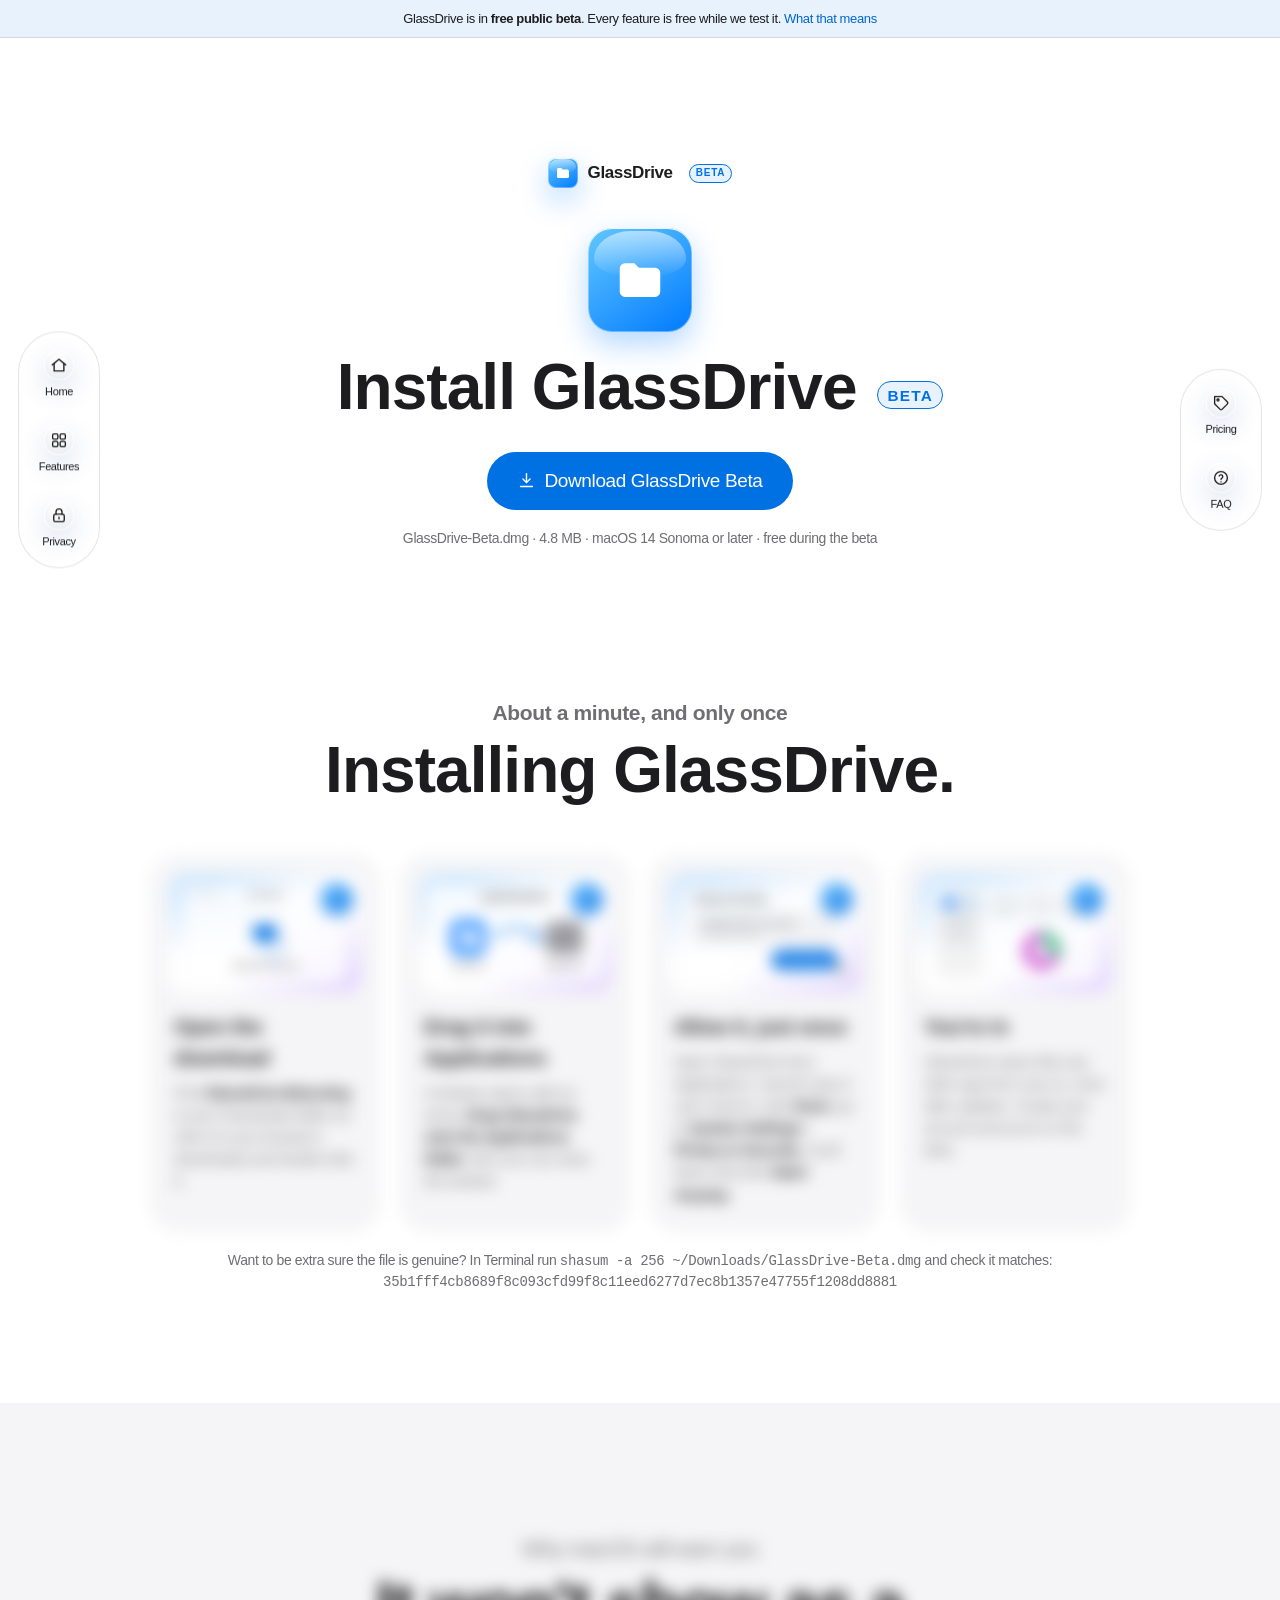
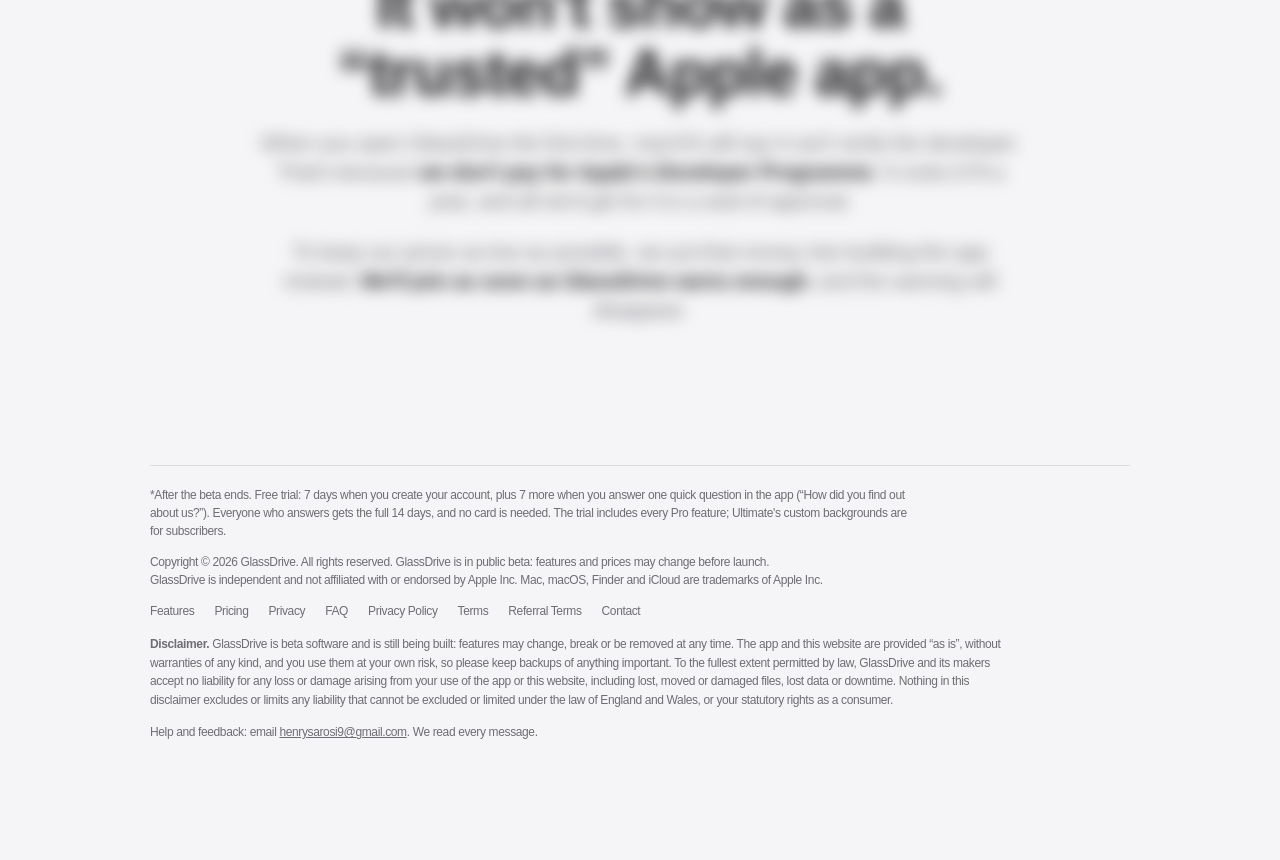
==== download.html @ b60f9cc8 "Publish the GlassDrive beta website Co-Authored-By: Claude Opus 5.5 <noreply@anthropic.com>" ====
<!doctype html>
<html lang="en-GB">
<head>
  <meta charset="utf-8">
  <meta name="viewport" content="width=device-width, initial-scale=1, viewport-fit=cover">
  <title>Download · GlassDrive Beta</title>
  <meta name="description" content="Download GlassDrive for Mac, and how to open it the first time.">
  <meta name="color-scheme" content="light dark">
  <meta name="theme-color" content="#ffffff" media="(prefers-color-scheme: light)">
  <meta name="theme-color" content="#000000" media="(prefers-color-scheme: dark)">
  <meta property="og:title" content="Download · GlassDrive Beta">
  <meta property="og:description" content="Download GlassDrive for Mac, and how to open it the first time.">
  <meta property="og:image" content="assets/link-preview.png">
  <meta name="twitter:card" content="summary_large_image">
  <link rel="icon" href="assets/favicon.svg" type="image/svg+xml">
  <link rel="stylesheet" href="assets/styles.css?v=b15cfa4dc0">
  <meta name="gd-download-size" content="4.8 MB">
  <script src="assets/main.js?v=d328f98758" defer></script>
</head>
<body class="subpage" id="top">
  <nav class="rail left" aria-label="Pages">
    <a href="index.html" aria-label="Home"><span class="i"><svg width="18" height="18" viewBox="0 0 24 24" fill="none" stroke="currentColor" stroke-width="1.8" stroke-linecap="round" stroke-linejoin="round" aria-hidden="true"><path d="M3 11.5 12 4l9 7.5"/><path d="M5.5 10v9.5h13V10"/></svg></span>Home</a>
    <a href="features.html" aria-label="Features"><span class="i"><svg width="18" height="18" viewBox="0 0 24 24" fill="none" stroke="currentColor" stroke-width="1.8" stroke-linecap="round" stroke-linejoin="round" aria-hidden="true"><rect x="3.5" y="3.5" width="7" height="7" rx="1.8"/><rect x="13.5" y="3.5" width="7" height="7" rx="1.8"/><rect x="3.5" y="13.5" width="7" height="7" rx="1.8"/><rect x="13.5" y="13.5" width="7" height="7" rx="1.8"/></svg></span>Features</a>
    <a href="privacy.html" aria-label="Privacy"><span class="i"><svg width="18" height="18" viewBox="0 0 24 24" fill="none" stroke="currentColor" stroke-width="1.8" stroke-linecap="round" stroke-linejoin="round" aria-hidden="true"><rect x="5" y="10.5" width="14" height="10" rx="2.2"/><path d="M8 10.5V7.5a4 4 0 0 1 8 0v3"/><path d="M12 14.6v2"/></svg></span>Privacy</a>
  </nav>
  <nav class="rail right" aria-label="More pages">
    <a href="pricing.html" aria-label="Pricing"><span class="i"><svg width="18" height="18" viewBox="0 0 24 24" fill="none" stroke="currentColor" stroke-width="1.8" stroke-linecap="round" stroke-linejoin="round" aria-hidden="true"><path d="M20.5 13.5 13.5 20.5a2 2 0 0 1-2.8 0L3.5 13.3V3.5h9.8l7.2 7.2a2 2 0 0 1 0 2.8z"/><circle cx="8" cy="8" r="1.4"/></svg></span>Pricing</a>
    <a href="faq.html" aria-label="FAQ"><span class="i"><svg width="18" height="18" viewBox="0 0 24 24" fill="none" stroke="currentColor" stroke-width="1.8" stroke-linecap="round" stroke-linejoin="round" aria-hidden="true"><circle cx="12" cy="12" r="8.5"/><path d="M9.6 9.4a2.5 2.5 0 0 1 4.8.9c0 1.7-2.4 2.2-2.4 3.7"/><path d="M12 17.1v.1"/></svg></span>FAQ</a>
  </nav>

  <div class="beta-bar">GlassDrive is in <strong>free public beta</strong>. Every feature is free while we test it. <a href="faq.html#beta">What that means</a></div>
  <main>
    <section class="page-hero center">
      <div class="wrap">
        <a class="back-home" href="index.html"><span class="mini-icon"><svg width="16" height="16" viewBox="0 0 24 24" fill="#fff" aria-hidden="true"><path d="M3 6.8A2.3 2.3 0 0 1 5.3 4.5h4.2l2 2.1h7.2A2.3 2.3 0 0 1 21 8.9v8.3a2.3 2.3 0 0 1-2.3 2.3H5.3A2.3 2.3 0 0 1 3 17.2z"/></svg></span>GlassDrive <span class="beta-pill">Beta</span></a>
        <div class="app-icon"><svg width="54" height="54" viewBox="0 0 24 24" fill="#fff" aria-hidden="true"><path d="M3 6.8A2.3 2.3 0 0 1 5.3 4.5h4.2l2 2.1h7.2A2.3 2.3 0 0 1 21 8.9v8.3a2.3 2.3 0 0 1-2.3 2.3H5.3A2.3 2.3 0 0 1 3 17.2z"/></svg></div>
        <h1 class="headline" id="dl-title">Install GlassDrive <span class="beta-pill">Beta</span></h1>
        <p class="subhead" id="dl-started" hidden>Your download has started. It's in your <strong>Downloads</strong> folder. Didn't start? <a href="downloads/GlassDrive-Beta.dmg" class="dl-retry" download>Try again</a>.</p>
        <div class="cta-row" id="dl-ready"><a class="btn large" id="retry" href="downloads/GlassDrive-Beta.dmg" data-api="https://api.example.com" download><svg width="19" height="19" viewBox="0 0 24 24" fill="none" stroke="currentColor" stroke-width="1.8" stroke-linecap="round" stroke-linejoin="round" aria-hidden="true"><path d="M12 3.5v11"/><path d="m7.5 10 4.5 4.5 4.5-4.5"/><path d="M4.5 19.5h15"/></svg>Download GlassDrive Beta</a></div>
        <p class="note">GlassDrive-Beta.dmg · 4.8 MB · macOS 14 Sonoma or later · free during the beta</p>
      </div>
    </section>

    <section id="install">
      <div class="wrap">
        <div class="center w"><p class="eyebrow">About a minute, and only once</p><h2 class="headline">Installing GlassDrive.</h2></div>
        <div class="steps-grid">
          <article class="step-card w"><div class="ill-wrap"><svg viewBox="0 0 240 150" class="ill" aria-hidden="true"><rect class="ill-win" x="20" y="14" width="200" height="122" rx="12"/><circle class="ill-dot" cx="34" cy="27" r="3.5"/><circle class="ill-dot" cx="45" cy="27" r="3.5"/><circle class="ill-dot" cx="56" cy="27" r="3.5"/><text class="ill-t" x="120" y="30" text-anchor="middle">Downloads</text><rect class="ill-file" x="96" y="50" width="48" height="48" rx="10"/><rect class="ill-accent-fill" x="106" y="64" width="28" height="20" rx="4"/><circle class="ill-ring" cx="130" cy="92" r="9"/><circle class="ill-ring" cx="130" cy="92" r="15"/><text class="ill-t" x="120" y="118" text-anchor="middle">GlassDrive-Beta.dmg</text></svg><span class="step-num">1</span></div><h3>Open the download</h3><p>Find <strong>GlassDrive-Beta.dmg</strong> in your Downloads folder (or click it in your browser's downloads) and double-click it.</p></article>
          <article class="step-card w"><div class="ill-wrap"><svg viewBox="0 0 240 150" class="ill" aria-hidden="true"><rect class="ill-win" x="12" y="14" width="216" height="122" rx="12"/><text class="ill-t ill-b" x="120" y="34" text-anchor="middle">Install GlassDrive</text><rect class="ill-app" x="40" y="58" width="44" height="44" rx="11"/><path class="ill-white" d="M51 72a3 3 0 0 1 3-3h7l3 3h9a3 3 0 0 1 3 3v12a3 3 0 0 1-3 3H54a3 3 0 0 1-3-3z"/><path class="ill-arrow" d="M94 80c18-16 40-16 56 0"/><path class="ill-arrow" d="M142 72l9 9-12 3"/><rect class="ill-folder" x="158" y="60" width="46" height="40" rx="8"/><text class="ill-t" x="62" y="118" text-anchor="middle">GlassDrive</text><text class="ill-t" x="181" y="118" text-anchor="middle">Applications</text></svg><span class="step-num">2</span></div><h3>Drag it into Applications</h3><p>A window opens with an arrow. <strong>Drag GlassDrive onto the Applications folder</strong>, then you can close the window.</p></article>
          <article class="step-card w"><div class="ill-wrap"><svg viewBox="0 0 240 150" class="ill" aria-hidden="true"><rect class="ill-win" x="16" y="14" width="208" height="122" rx="12"/><text class="ill-t ill-b" x="32" y="36">Privacy &amp; Security</text><rect class="ill-row" x="30" y="48" width="180" height="40" rx="8"/><text class="ill-t" x="40" y="65">“GlassDrive Beta” was blocked</text><text class="ill-t ill-q" x="40" y="79">to protect your Mac.</text><rect class="ill-accent-fill" x="128" y="96" width="82" height="24" rx="12"/><text class="ill-t ill-w" x="169" y="112" text-anchor="middle">Open Anyway</text><path class="ill-cursor" d="M204 113l9 13 2-6 6-1z"/></svg><span class="step-num">3</span></div><h3>Allow it, just once</h3><p>Open GlassDrive from Applications. macOS says it can't check it: click <strong>Done</strong>, go to <strong>System Settings › Privacy &amp; Security</strong>, scroll down and click <strong>Open Anyway</strong>.</p></article>
          <article class="step-card w"><div class="ill-wrap"><svg viewBox="0 0 240 150" class="ill" aria-hidden="true"><rect class="ill-win" x="16" y="14" width="208" height="122" rx="12"/><rect class="ill-side" x="24" y="22" width="56" height="106" rx="9"/><rect class="ill-app" x="31" y="30" width="14" height="14" rx="4"/><rect class="ill-pill" x="49" y="33" width="24" height="9" rx="4.5"/><rect class="ill-line" x="31" y="54" width="40" height="5" rx="2.5"/><rect class="ill-line" x="31" y="66" width="34" height="5" rx="2.5"/><rect class="ill-line" x="31" y="78" width="38" height="5" rx="2.5"/><rect class="ill-tile" x="90" y="26" width="38" height="30" rx="6"/><rect class="ill-tile" x="134" y="26" width="38" height="30" rx="6"/><rect class="ill-tile" x="178" y="26" width="38" height="30" rx="6"/><circle class="ill-pie1" cx="153" cy="96" r="24"/><path class="ill-pie2" d="M153 96V72a24 24 0 0 1 22 33z"/><circle class="ill-hole" cx="153" cy="96" r="10"/></svg><span class="step-num">4</span></div><h3>You're in</h3><p>GlassDrive opens like any other app from now on, even after updates. Create your account and you're in the beta.</p></article>
        </div>
        <p class="note center">Want to be extra sure the file is genuine? In Terminal run <code>shasum -a 256 ~/Downloads/GlassDrive-Beta.dmg</code> and check it matches: <code id="sha">35b1fff4cb8689f8c093cfd99f8c11eed6277d7ec8b1357e47755f1208dd8881</code></p>
      </div>
    </section>

    <section class="alt" id="open">
      <div class="wrap why-charge center w">
        <p class="eyebrow">Why macOS will warn you</p>
        <h2 class="headline">It won't show as a<br>“trusted” Apple app.</h2>
        <p>When you open GlassDrive the first time, macOS will say it can't verify the developer. That's because <strong>we don't pay for Apple's Developer Programme</strong>. It costs £79 a year, and all we'd get for it is a seal of approval.</p>
        <p>To keep our prices as low as possible, we put that money into building the app instead. <strong>We'll join as soon as GlassDrive earns enough</strong>, and the warning will disappear.</p>
      </div>
    </section>
  </main>
  <footer>
    <div class="wrap">
      <p class="footnote" id="trial-note">*After the beta ends. Free trial: 7 days when you create your account, plus 7 more when you answer one quick question in the app (“How did you find out about us?”). Everyone who answers gets the full 14 days, and no card is needed. The trial includes every Pro feature; Ultimate's custom backgrounds are for subscribers.</p>
      <span>Copyright © <span class="year">2026</span> GlassDrive. All rights reserved. GlassDrive is in public beta: features and prices may change before launch.<br>GlassDrive is independent and not affiliated with or endorsed by Apple Inc. Mac, macOS, Finder and iCloud are trademarks of Apple Inc.</span>
      <nav aria-label="Footer">
        <a href="features.html">Features</a><a href="pricing.html">Pricing</a><a href="privacy.html">Privacy</a><a href="faq.html">FAQ</a>
        <a href="privacy-policy.html">Privacy Policy</a><a href="terms.html">Terms</a><a href="referral-terms.html">Referral Terms</a><a href="mailto:henrysarosi9@gmail.com">Contact</a>
      </nav>
      <p class="disclaimer" id="disclaimer"><strong>Disclaimer.</strong> GlassDrive is beta software and is still being built: features may change, break or be removed at any time. The app and this website are provided “as is”, without warranties of any kind, and you use them at your own risk, so please keep backups of anything important. To the fullest extent permitted by law, GlassDrive and its makers accept no liability for any loss or damage arising from your use of the app or this website, including lost, moved or damaged files, lost data or downtime. Nothing in this disclaimer excludes or limits any liability that cannot be excluded or limited under the law of England and Wales, or your statutory rights as a consumer.</p>
      <p class="disclaimer">Help and feedback: email <a href="mailto:henrysarosi9@gmail.com?subject=GlassDrive%20help%20%2F%20feedback">henrysarosi9@gmail.com</a>. We read every message.</p>
    </div>
  </footer>
</body>
</html>
---- assets/styles.css ----
/* GlassDrive website — Apple product-page style. System fonts, system light/dark, no trackers. */
:root {
  --bg: #ffffff;
  --bg-alt: #f5f5f7;
  --card: #ffffff;
  --text: #1d1d1f;
  --muted: #6e6e73;
  --line: rgba(0, 0, 0, 0.1);
  --link: #0066cc;
  --btn: #0071e3;
  --btn-hover: #0077ed;
  --glass: rgba(255, 255, 255, 0.72);
  --shadow: 0 30px 60px rgba(0, 0, 0, 0.12);
  --radius: 28px;
  --accent: #0071e3;
  --tint: rgba(0, 113, 227, 0.09);
  --tint-strong: rgba(0, 113, 227, 0.16);
  --ultimate: #8e44ec;
  color-scheme: light dark;
}
@media (prefers-color-scheme: dark) {
  :root {
    --bg: #000000;
    --bg-alt: #101010;
    --card: #1d1d1f;
    --text: #f5f5f7;
    --muted: #86868b;
    --line: rgba(255, 255, 255, 0.14);
    --link: #2997ff;
    --glass: rgba(29, 29, 31, 0.72);
    --shadow: 0 30px 60px rgba(0, 0, 0, 0.6);
    --accent: #2997ff;
    --tint: rgba(41, 151, 255, 0.13);
    --tint-strong: rgba(41, 151, 255, 0.22);
    --ultimate: #b37bff;
  }
}

* { box-sizing: border-box; }
[hidden] { display: none !important; }
html { scroll-behavior: smooth; }
body {
  margin: 0;
  background: var(--bg);
  color: var(--text);
  font-family: -apple-system, BlinkMacSystemFont, "SF Pro Text", "Helvetica Neue", Helvetica, Arial, sans-serif;
  font-size: 17px;
  line-height: 1.47;
  letter-spacing: -0.022em;
  -webkit-font-smoothing: antialiased;
  overflow-x: hidden;
}
img { display: block; max-width: 100%; height: auto; }
a { color: var(--link); text-decoration: none; }
a:hover { text-decoration: underline; }
h1, h2, h3 { margin: 0; font-family: -apple-system, BlinkMacSystemFont, "SF Pro Display", "Helvetica Neue", sans-serif; font-weight: 600; letter-spacing: -0.015em; }
p { margin: 0; }

.wrap { width: min(980px, 100% - 44px); margin-inline: auto; }
.wide { width: min(1260px, 100% - 44px); margin-inline: auto; }
.center { text-align: center; }
.muted { color: var(--muted); }
section { padding: 110px 0; }
.alt { background: var(--bg-alt); }
.eyebrow { font-size: 21px; font-weight: 600; color: var(--muted); margin-bottom: 8px; }
.headline { font-size: clamp(40px, 6vw, 64px); line-height: 1.06; }
.subhead { font-size: clamp(19px, 2.2vw, 24px); line-height: 1.33; color: var(--muted); margin-top: 18px; font-weight: 500; }
.subhead strong { color: var(--text); }

/* Buttons and links (Apple style) */
.btn {
  display: inline-flex; align-items: center; justify-content: center; gap: 8px;
  min-width: 28px; padding: 12px 24px; border-radius: 980px; border: 0;
  background: var(--btn); color: #fff; font-size: 17px; font-weight: 400; cursor: pointer;
}
.btn:hover { background: var(--btn-hover); text-decoration: none; }
.btn.large { padding: 15px 30px; font-size: 19px; }
.btn.secondary { background: transparent; color: var(--link); box-shadow: inset 0 0 0 1px var(--link); }
.btn.secondary:hover { background: var(--link); color: #fff; }
.more::after { content: " ›"; }
.cta-row { display: flex; gap: 22px; justify-content: center; align-items: center; flex-wrap: wrap; margin-top: 30px; }

/* Hero */
.hero { min-height: 100svh; display: flex; flex-direction: column; justify-content: center; padding: 70px 0 40px; }
.app-icon { width: 104px; height: 104px; border-radius: 24px; margin: 0 auto 22px; background: linear-gradient(145deg, #62c7ff, #007aff); display: grid; place-items: center; box-shadow: 0 12px 30px rgba(0, 122, 255, 0.3); }
.hero h1 { font-size: clamp(56px, 9vw, 96px); line-height: 1.03; letter-spacing: -0.02em; }
.hero .tagline { font-size: clamp(24px, 3.4vw, 40px); font-weight: 600; margin-top: 8px; }
.hero .price-line { color: var(--muted); font-size: 19px; margin-top: 16px; }
.hero .fine { color: var(--muted); font-size: 14px; margin-top: 14px; }
.shot { margin: 56px auto 0; border-radius: 1.3% / 2.1%; box-shadow: var(--shadow); width: min(1100px, 100%); }

/* Highlights gallery */
.gallery { display: grid; grid-auto-flow: column; grid-auto-columns: min(860px, 86vw); gap: 20px; overflow-x: auto; scroll-snap-type: x mandatory; padding: 40px max(22px, calc((100vw - 980px) / 2)) 30px; scrollbar-width: none; }
.gallery::-webkit-scrollbar { display: none; }
.tile { scroll-snap-align: center; background: var(--card); border-radius: var(--radius); overflow: hidden; display: flex; flex-direction: column; min-height: 520px; }
.alt .tile { background: var(--card); }
.tile .copy { padding: 40px 44px 24px; font-size: 21px; font-weight: 600; line-height: 1.24; }
.tile .copy span { color: var(--muted); }
.tile picture { margin-top: auto; padding: 0 30px; }
.tile img { border-radius: 1.4% 1.4% 0 0 / 2.2% 2.2% 0 0; box-shadow: 0 -4px 30px rgba(0, 0, 0, 0.08); }
.tile .art { margin-top: auto; flex: 1; display: grid; place-items: center; padding: 30px; }
.gallery-dots { display: flex; justify-content: center; gap: 10px; }
.gallery-dots button { width: 8px; height: 8px; border-radius: 50%; border: 0; background: var(--muted); opacity: 0.4; cursor: pointer; padding: 0; }
.gallery-dots button[aria-current="true"] { opacity: 1; }

/* Feature cards */
.cards { display: grid; gap: 20px; grid-template-columns: repeat(auto-fit, minmax(300px, 1fr)); margin-top: 56px; }
.card { background: var(--card); border-radius: var(--radius); padding: 40px; }
.alt .card { background: var(--card); }
section:not(.alt) .card { background: var(--bg-alt); }
.icon { width: 52px; height: 52px; border-radius: 15px; display: grid; place-items: center; color: var(--accent);
  background: linear-gradient(145deg, var(--tint-strong), var(--tint)); box-shadow: inset 0 0 0 1px var(--tint-strong); margin-bottom: 20px; }
.icon.num { font-size: 22px; font-weight: 600; }
.card h3 { font-size: 24px; line-height: 1.17; margin-bottom: 10px; }
.card p { color: var(--muted); font-size: 17px; }
.card p strong { color: var(--text); font-weight: 600; }

/* Frost demo */
.frost-demo { position: relative; border-radius: var(--radius); overflow: hidden; margin-top: 50px; aspect-ratio: 16 / 9; }
.frost-demo > img { width: 100%; height: 100%; object-fit: cover; }
.frost-demo .pane {
  position: absolute; inset: 14% 18%; border-radius: 22px;
  background: rgba(255, 255, 255, var(--haze, 0.1));
  -webkit-backdrop-filter: blur(var(--frost, 10px)) saturate(160%);
  backdrop-filter: blur(var(--frost, 10px)) saturate(160%);
  border: 1px solid rgba(255, 255, 255, calc(var(--haze, 0.1) * 2));
  display: flex; flex-direction: column; gap: 12px; align-items: center; justify-content: center; color: #fff; font-size: clamp(22px, 3vw, 34px); font-weight: 600; text-shadow: 0 1px 3px rgba(0, 0, 0, 0.35);
}
.frost-demo .pane span { width: 72px; height: 72px; border-radius: 20px; display: grid; place-items: center; background: linear-gradient(145deg, #62c7ff, #007aff); box-shadow: 0 10px 24px rgba(0, 0, 0, 0.2); }
.slider-row { display: flex; align-items: center; gap: 14px; max-width: 560px; margin: 26px auto 0; color: var(--muted); font-size: 15px; }
.slider-row input { flex: 1; accent-color: var(--btn); }

/* Stats */
.stats { display: grid; grid-template-columns: repeat(auto-fit, minmax(220px, 1fr)); gap: 30px; margin-top: 60px; }
.stat b { display: block; font-size: clamp(48px, 6vw, 72px); font-weight: 600; letter-spacing: -0.02em; line-height: 1; }
.stat span { color: var(--muted); display: block; margin-top: 10px; }

/* Why tiles */
.why-grid { display: grid; gap: 20px; grid-template-columns: repeat(auto-fit, minmax(260px, 1fr)); margin-top: 50px; }
.why-tile { background: var(--card); border-radius: 22px; padding: 30px; }
section:not(.alt) .why-tile { background: var(--bg-alt); }
.why-tile .icon { width: 44px; height: 44px; border-radius: 13px; margin-bottom: 0; }
.why-tile .icon svg { width: 22px; height: 22px; }
.why-tile h3 { font-size: 21px; margin: 14px 0 6px; }
.why-tile p { color: var(--muted); font-size: 15px; }

/* Pricing */
.plan-toggle { display: inline-flex; background: var(--bg-alt); border-radius: 980px; padding: 4px; margin-top: 34px; }
.alt .plan-toggle { background: var(--card); }
.plan-toggle button { border: 0; background: transparent; color: var(--text); padding: 9px 22px; border-radius: 980px; font-size: 15px; cursor: pointer; }
.plan-toggle button[aria-pressed="true"] { background: var(--card); box-shadow: 0 2px 8px rgba(0, 0, 0, 0.12); font-weight: 600; }
.alt .plan-toggle button[aria-pressed="true"] { background: var(--bg-alt); }
.price-big { font-size: clamp(56px, 8vw, 80px); font-weight: 600; letter-spacing: -0.02em; margin-top: 26px; line-height: 1; }
.price-big small { font-size: 21px; color: var(--muted); font-weight: 500; letter-spacing: 0; }
.ladder { display: grid; grid-template-columns: repeat(auto-fit, minmax(110px, 1fr)); gap: 12px; margin: 34px auto 0; max-width: 760px; }
.step { background: var(--card); border-radius: 18px; padding: 16px 10px; text-align: center; }
section:not(.alt) .step { background: var(--bg-alt); }
.step b { display: block; font-size: 22px; font-weight: 600; }
.step span { color: var(--muted); font-size: 13px; }
.step.now { box-shadow: inset 0 0 0 2px var(--btn); }
.calc { max-width: 620px; margin: 40px auto 0; }
.calc output { display: block; margin-top: 12px; font-size: 19px; }
.note { color: var(--muted); font-size: 14px; margin-top: 18px; }
.why-charge { max-width: 760px; margin: 0 auto; }
.why-charge p { font-size: 21px; line-height: 1.38; color: var(--muted); margin-top: 22px; font-weight: 500; }
.why-charge p strong { color: var(--text); font-weight: 600; }

/* FAQ */
.faq { max-width: 820px; margin: 50px auto 0; border-top: 1px solid var(--line); }
.faq details { border-bottom: 1px solid var(--line); padding: 26px 0; }
.faq summary { list-style: none; cursor: pointer; font-size: 21px; font-weight: 600; display: flex; justify-content: space-between; gap: 20px; }
.faq summary::-webkit-details-marker { display: none; }
.faq summary::after { content: "+"; font-weight: 300; font-size: 28px; line-height: 0.8; color: var(--muted); }
.faq details[open] summary::after { content: "−"; }
.faq details p { color: var(--muted); margin-top: 14px; font-size: 17px; }

/* Side navigation rails (appear once you scroll past the download button) */
.rail {
  position: fixed; top: 50%; z-index: 20; display: flex; flex-direction: column; gap: 6px; padding: 8px;
  background: var(--glass); -webkit-backdrop-filter: saturate(180%) blur(20px); backdrop-filter: saturate(180%) blur(20px);
  border: 1px solid var(--line); border-radius: 980px;
  transform: translateY(-50%); opacity: 0; pointer-events: none; transition: opacity 0.35s ease, transform 0.35s ease;
}
.rail.left { left: 18px; transform: translate(-12px, -50%); }
.rail.right { right: 18px; transform: translate(12px, -50%); }
body.scrolled .rail, body.subpage .rail { opacity: 1; pointer-events: auto; transform: translate(0, -50%); }
.rail a {
  display: flex; flex-direction: column; align-items: center; gap: 3px; width: 64px; padding: 10px 4px; border-radius: 980px;
  color: var(--text); font-size: 11px; text-decoration: none;
}
.rail a .i { display: grid; place-items: center; height: 18px; }
.rail a:hover { background: var(--line); text-decoration: none; }
.rail a[aria-current="page"] { background: var(--btn); color: #fff; }

/* Floating download button (appears once the main download button is out of view) */
.float-dl {
  position: fixed; left: 50%; bottom: 24px; z-index: 30; transform: translate(-50%, 30px); opacity: 0; pointer-events: none;
  transition: opacity 0.3s ease, transform 0.3s ease; box-shadow: 0 10px 30px rgba(0, 113, 227, 0.35);
}
body.scrolled .float-dl { opacity: 1; transform: translate(-50%, 0); pointer-events: auto; }

/* Narrower windows: the side buttons move to the bottom so they never cover text */
@media (max-width: 1180px) {
  .rail { top: auto; bottom: 16px; flex-direction: row; gap: 2px; padding: 5px; }
  .rail.left { left: 12px; transform: translateY(12px); }
  .rail.right { right: 12px; transform: translateY(12px); }
  body.scrolled .rail, body.subpage .rail { transform: translateY(0); }
  .rail a { width: 56px; padding: 7px 2px; }
  .float-dl { bottom: 84px; }
}
@media (max-width: 860px) {
  section { padding: 80px 0; }
  .tile { min-height: 440px; }
  .tile .copy { padding: 30px 28px 20px; font-size: 19px; }
}

/* Page header for sub-pages (no bar — just a big title like apple.com) */
.page-hero { padding: 120px 0 40px; }
.back-home { display: inline-flex; align-items: center; gap: 10px; color: var(--text); font-weight: 600; font-size: 17px; margin-bottom: 40px; }
.back-home .mini-icon { width: 30px; height: 30px; border-radius: 8px; background: linear-gradient(145deg, #62c7ff, #007aff); display: grid; place-items: center; }

/* Split feature rows (features page) */
.feature-row { display: grid; gap: 40px; align-items: center; padding: 70px 0; border-top: 1px solid var(--line); }
.feature-row:first-child { border-top: 0; }
.feature-row h2 { font-size: clamp(32px, 4vw, 48px); line-height: 1.08; }
.feature-row p { color: var(--muted); font-size: 19px; margin-top: 16px; }
.feature-row .art { background: var(--bg-alt); border-radius: var(--radius); min-height: 300px; display: grid; place-items: center; overflow: hidden; padding: 24px; }
.feature-row .art img { border-radius: 1.4% / 2.2%; box-shadow: 0 14px 40px rgba(0, 0, 0, 0.14); }
@media (min-width: 900px) { .feature-row { grid-template-columns: 1fr 1.2fr; } .feature-row.flip .art { order: -1; } }

/* Footer */
footer { background: var(--bg-alt); color: var(--muted); font-size: 12px; padding: 30px 0 120px; }
footer .wrap { display: flex; flex-wrap: wrap; gap: 14px 24px; justify-content: space-between; border-top: 1px solid var(--line); padding-top: 20px; }
footer nav { display: flex; flex-wrap: wrap; gap: 6px 20px; }
footer a { color: var(--muted); }

/* Legal */
.legal { max-width: 760px; }
.legal h2 { font-size: 24px; margin-top: 36px; }
.legal p, .legal li { color: var(--muted); margin-top: 10px; }

@media (prefers-reduced-motion: reduce) {
  html { scroll-behavior: auto; }
  .rail, .float-dl { transition: none; }
}

/* Icons as artwork */
.art.glyph { background: radial-gradient(120% 90% at 30% 20%, var(--tint-strong), transparent 60%), var(--bg-alt); }
.art.glyph span { width: 200px; height: 200px; border-radius: 52px; display: grid; place-items: center; color: var(--accent);
  background: linear-gradient(145deg, rgba(255, 255, 255, 0.55), rgba(255, 255, 255, 0.12)); box-shadow: inset 0 0 0 1px rgba(255, 255, 255, 0.5), 0 20px 50px rgba(0, 0, 0, 0.08);
  -webkit-backdrop-filter: blur(10px); backdrop-filter: blur(10px); }
@media (prefers-color-scheme: dark) { .art.glyph span { background: linear-gradient(145deg, rgba(255, 255, 255, 0.12), rgba(255, 255, 255, 0.03)); box-shadow: inset 0 0 0 1px rgba(255, 255, 255, 0.12), 0 20px 50px rgba(0, 0, 0, 0.4); } }
.tile .art.glyph { min-height: 300px; margin: 0 30px 30px; border-radius: 22px; }
.float-dl svg { margin-left: -2px; }

/* Trial footnote */
.ast { color: inherit; text-decoration: none; font-size: 0.75em; vertical-align: super; line-height: 0; margin-left: 1px; }
.ast:hover { text-decoration: none; color: var(--link); }
.footnote { flex-basis: 100%; max-width: 760px; line-height: 1.5; }
.footnote:target { color: var(--text); }
.disclaimer { flex-basis: 100%; max-width: 860px; line-height: 1.55; margin: 0; }
.disclaimer a { text-decoration: underline; }

/* Ultimate */
.ultimate-mark { display: inline-flex; align-items: center; gap: 8px; color: var(--ultimate); }
#ultimate .shot { margin-top: 50px; }

/* Pricing: tiers */
.toggles { display: flex; flex-wrap: wrap; gap: 12px; justify-content: center; margin-top: 34px; }
.toggles .plan-toggle { margin-top: 0; }
.plan-toggle button { display: inline-flex; align-items: center; gap: 6px; }
#tier-ultimate[aria-pressed="true"] { color: var(--ultimate); }
.tier-blurb { color: var(--muted); font-size: 17px; max-width: 560px; margin: 14px auto 0; min-height: 1.5em; }
.plans { display: grid; gap: 20px; grid-template-columns: repeat(auto-fit, minmax(300px, 1fr)); margin-top: 50px; }
.plan { background: var(--card); border-radius: var(--radius); padding: 40px; }
.plan h3 { font-size: 28px; display: flex; align-items: center; gap: 10px; }
.plan.ultimate { box-shadow: inset 0 0 0 2px var(--ultimate); }
.plan.ultimate h3 { color: var(--ultimate); }
.plan-price { font-size: 40px; font-weight: 600; margin-top: 14px; letter-spacing: -0.02em; }
.plan-price span { display: block; font-size: 15px; color: var(--muted); font-weight: 400; letter-spacing: 0; }
.plan ul { list-style: none; padding: 0; margin: 24px 0 0; display: grid; gap: 12px; }
.plan li { display: flex; gap: 12px; align-items: flex-start; }
.plan li svg { flex: none; color: var(--accent); margin-top: 2px; }
.plan.ultimate li svg { color: var(--ultimate); }

/* Scroll "woosh": each block glides in once it's 30% on screen, and glides out upwards once
   you've scrolled past it. main.js makes sure at least one block is always showing. */
.js .w { transition: opacity 0.7s cubic-bezier(0.2, 0.7, 0.2, 1), transform 0.9s cubic-bezier(0.16, 0.8, 0.2, 1), filter 0.7s ease; }
.js .w:not(.in) { opacity: 0; transform: translateY(80px) scale(0.96); filter: blur(8px); }
.js .w.up:not(.in) { transform: translateY(-80px) scale(0.96); }
@media (prefers-reduced-motion: reduce) {
  .js .w, .js .w:not(.in), .js .w.up:not(.in) { opacity: 1; transform: none; filter: none; transition: none; }
}

/* ---------- Beta labelling ---------- */
.beta-pill {
  display: inline-block; vertical-align: 0.55em; margin-left: 0.25em;
  font-size: 0.24em; font-weight: 800; letter-spacing: 0.08em; text-transform: uppercase; line-height: 1;
  padding: 0.35em 0.6em; border-radius: 980px; color: var(--accent);
  border: 1.5px solid currentColor; background: var(--tint);
}
.back-home .beta-pill { font-size: 10px; vertical-align: 2px; margin-left: 6px; }
.beta-bar {
  position: relative; z-index: 25; text-align: center; font-size: 13px; padding: 9px 16px;
  color: var(--text); background: var(--tint); border-bottom: 1px solid var(--line);
}
.beta-note {
  display: flex; gap: 10px; align-items: flex-start; justify-content: center; text-align: left;
  max-width: 620px; margin: 22px auto 0; padding: 14px 18px; border-radius: 18px;
  background: var(--tint); color: var(--text); font-size: 15px;
}
.beta-note svg { flex: none; color: var(--accent); margin-top: 1px; }

/* ---------- Glass icons ----------
   Each icon is a small pane of frosted glass: a coloured glow sits behind it, the pane blurs it,
   a bright rim catches the light and a soft highlight runs across the top, like Liquid Glass. */
:root { --orb1: #39a0ff; --orb2: #8e5cff; --glass-fill: rgba(255, 255, 255, 0.3); --glass-rim: rgba(255, 255, 255, 0.85); --glass-hi: rgba(255, 255, 255, 0.75); --glass-shadow: 0 10px 28px rgba(0, 70, 160, 0.16); }
@media (prefers-color-scheme: dark) {
  :root { --glass-fill: rgba(255, 255, 255, 0.08); --glass-rim: rgba(255, 255, 255, 0.28); --glass-hi: rgba(255, 255, 255, 0.22); --glass-shadow: 0 10px 28px rgba(0, 0, 0, 0.45); }
}
.icon, .art.glyph span, .rail a .i {
  position: relative; isolation: isolate; overflow: hidden;
  background: var(--glass-fill);
  -webkit-backdrop-filter: blur(16px) saturate(180%); backdrop-filter: blur(16px) saturate(180%);
  box-shadow: inset 0 1px 0 var(--glass-rim), inset 0 0 0 1px var(--glass-rim), inset 0 -8px 16px rgba(0, 30, 90, 0.08), var(--glass-shadow);
}
/* the coloured light behind the glass */
.icon::before, .art.glyph span::before {
  content: ""; position: absolute; inset: -35%; z-index: -2;
  background: radial-gradient(circle at 28% 30%, var(--orb1), transparent 52%), radial-gradient(circle at 76% 74%, var(--orb2), transparent 50%);
  opacity: 0.85; filter: blur(8px);
}
/* the highlight across the top of the glass */
.icon::after, .art.glyph span::after {
  content: ""; position: absolute; left: 6%; right: 6%; top: 3%; height: 46%; z-index: -1;
  border-radius: 40% 40% 50% 50% / 60% 60% 40% 40%;
  background: linear-gradient(180deg, var(--glass-hi), rgba(255, 255, 255, 0));
}
.icon svg, .art.glyph span svg { filter: drop-shadow(0 1px 1px rgba(0, 40, 120, 0.25)); }
@media (prefers-color-scheme: dark) { .icon svg, .art.glyph span svg { color: #fff; filter: drop-shadow(0 1px 2px rgba(0, 0, 0, 0.5)); } }
.icon { border-radius: 16px; width: 56px; height: 56px; }
.icon svg { width: 28px; height: 28px; }
.art.glyph span { border-radius: 52px; }
/* a different light behind each card, so a row of icons looks like real glass catching colour */
.cards > :nth-child(6n+2) .icon, .why-grid > :nth-child(6n+2) .icon { --orb1: #2fd3c5; --orb2: #3a7bff; }
.cards > :nth-child(6n+3) .icon, .why-grid > :nth-child(6n+3) .icon { --orb1: #ff7ab8; --orb2: #8e5cff; }
.cards > :nth-child(6n+4) .icon, .why-grid > :nth-child(6n+4) .icon { --orb1: #ffb547; --orb2: #ff5f6d; }
.cards > :nth-child(6n+5) .icon, .why-grid > :nth-child(6n+5) .icon { --orb1: #5ee08a; --orb2: #2fa8ff; }
.cards > :nth-child(6n+6) .icon, .why-grid > :nth-child(6n+6) .icon { --orb1: #b07bff; --orb2: #ff8f6b; }
.feature-row:nth-child(even) .art.glyph span { --orb1: #ff7ab8; --orb2: #ffb547; }
/* sidebar buttons: small glass discs */
.rail a .i { width: 30px; height: 30px; border-radius: 50%; display: grid; place-items: center; }
.rail a[aria-current="page"] { background: transparent; color: var(--text); }
.rail a[aria-current="page"] .i { background: linear-gradient(145deg, #4fb2ff, #0071e3); color: #fff; box-shadow: inset 0 1px 0 rgba(255, 255, 255, 0.7), 0 6px 16px rgba(0, 113, 227, 0.4); }
/* the app icon and the small one in page headers get the same glassy shine */
.app-icon, .back-home .mini-icon { position: relative; overflow: hidden; box-shadow: inset 0 1px 0 rgba(255, 255, 255, 0.8), inset 0 0 0 1px rgba(255, 255, 255, 0.35), 0 12px 30px rgba(0, 122, 255, 0.3); }
.app-icon::after, .back-home .mini-icon::after {
  content: ""; position: absolute; left: 6%; right: 6%; top: 3%; height: 45%;
  border-radius: 40% 40% 50% 50% / 60% 60% 40% 40%;
  background: linear-gradient(180deg, rgba(255, 255, 255, 0.55), rgba(255, 255, 255, 0));
}
.app-icon svg, .back-home .mini-icon svg { position: relative; z-index: 1; }

/* Business plan card */
.plan.business { box-shadow: inset 0 0 0 2px var(--accent); }
.plan.business h3 { color: var(--accent); }
@media (min-width: 1000px) { .plans { grid-template-columns: repeat(3, 1fr); } .wrap.plans { width: min(1100px, 100% - 44px); } }

/* ---------- Download: confirmation dialog ---------- */
.dl-dialog {
  border: 0; padding: 0; border-radius: 26px; width: min(420px, calc(100% - 32px)); color: var(--text);
  background: rgba(255, 255, 255, 0.9); -webkit-backdrop-filter: blur(40px) saturate(180%); backdrop-filter: blur(40px) saturate(180%);
  box-shadow: inset 0 1px 0 var(--glass-rim), inset 0 0 0 1px var(--glass-rim), 0 30px 80px rgba(0, 0, 0, 0.35);
}
@media (prefers-color-scheme: dark) { .dl-dialog { background: rgba(32, 32, 35, 0.9); } }
.dl-dialog::backdrop { background: rgba(0, 0, 0, 0.35); -webkit-backdrop-filter: blur(6px); backdrop-filter: blur(6px); }
.dl-dialog[open] { animation: dl-pop 0.35s cubic-bezier(0.2, 0.9, 0.3, 1.2); }
@keyframes dl-pop { from { opacity: 0; transform: translateY(14px) scale(0.94); } to { opacity: 1; transform: none; } }
.dl-dialog .inner { padding: 30px 28px 24px; text-align: center; }
.dl-dialog .app-icon { width: 72px; height: 72px; border-radius: 18px; margin-bottom: 14px; }
.dl-dialog .app-icon svg { width: 38px; height: 38px; }
.dl-dialog h2 { font-size: 24px; }
.dl-dialog p { color: var(--muted); font-size: 15px; margin-top: 8px; }
.dl-dialog .actions { display: flex; gap: 10px; margin-top: 22px; }
.dl-dialog .actions .btn { flex: 1; }
@media (prefers-reduced-motion: reduce) { .dl-dialog[open] { animation: none; } }

/* ---------- Download page: illustrated install steps ---------- */
.steps-grid { display: grid; gap: 20px; grid-template-columns: repeat(auto-fit, minmax(220px, 1fr)); margin-top: 50px; }
.step-card { background: var(--bg-alt); border-radius: var(--radius); padding: 18px 18px 26px; }
.step-card h3 { font-size: 21px; margin: 18px 6px 8px; }
.step-card p { color: var(--muted); font-size: 15px; margin: 0 6px; }
.step-card p strong { color: var(--text); }
.ill-wrap { position: relative; border-radius: 18px; overflow: hidden; background: radial-gradient(120% 100% at 20% 10%, rgba(57, 160, 255, 0.28), transparent 60%), radial-gradient(100% 100% at 90% 90%, rgba(142, 92, 255, 0.25), transparent 60%), var(--card); }
.ill { display: block; width: 100%; height: auto; }
.step-num { position: absolute; top: 10px; right: 10px; width: 30px; height: 30px; border-radius: 50%; display: grid; place-items: center; font-weight: 700; font-size: 15px; color: #fff;
  background: linear-gradient(145deg, #4fb2ff, #0071e3); box-shadow: inset 0 1px 0 rgba(255, 255, 255, 0.7), 0 4px 10px rgba(0, 113, 227, 0.4); }
.ill-win { fill: rgba(255, 255, 255, 0.78); stroke: rgba(0, 0, 0, 0.08); }
.ill-dot { fill: rgba(0, 0, 0, 0.15); }
.ill-t { font: 500 9.5px -apple-system, BlinkMacSystemFont, sans-serif; fill: #3a3a3c; }
.ill-b { font-weight: 700; font-size: 11px; }
.ill-q { fill: #8a8a8e; }
.ill-w { fill: #fff; font-weight: 600; }
.ill-file { fill: #fff; stroke: rgba(0, 0, 0, 0.12); }
.ill-accent-fill { fill: #0071e3; }
.ill-ring { fill: none; stroke: #0071e3; stroke-width: 1.5; opacity: 0.5; }
.ill-app { fill: #2a8cff; }
.ill-white { fill: #fff; }
.ill-arrow { fill: none; stroke: #0071e3; stroke-width: 3; stroke-linecap: round; stroke-linejoin: round; }
.ill-folder { fill: #9a9aa0; }
.ill-row { fill: rgba(0, 0, 0, 0.04); stroke: rgba(0, 0, 0, 0.06); }
.ill-cursor { fill: #1d1d1f; stroke: #fff; stroke-width: 1; }
.ill-side { fill: rgba(0, 0, 0, 0.05); }
.ill-pill { fill: none; stroke: #0071e3; stroke-width: 1; }
.ill-line { fill: rgba(0, 0, 0, 0.12); }
.ill-tile { fill: rgba(0, 0, 0, 0.06); }
.ill-pie1 { fill: #d46ad6; }
.ill-pie2 { fill: #4fc28f; }
.ill-hole { fill: rgba(255, 255, 255, 0.92); }
@media (prefers-color-scheme: dark) {
  .ill-win { fill: rgba(44, 44, 46, 0.85); stroke: rgba(255, 255, 255, 0.1); }
  .ill-dot { fill: rgba(255, 255, 255, 0.2); }
  .ill-t { fill: #e5e5ea; } .ill-q { fill: #98989d; } .ill-w { fill: #fff; }
  .ill-file { fill: #3a3a3c; stroke: rgba(255, 255, 255, 0.12); }
  .ill-row, .ill-side, .ill-tile { fill: rgba(255, 255, 255, 0.07); }
  .ill-line { fill: rgba(255, 255, 255, 0.18); }
  .ill-cursor { fill: #fff; stroke: #000; }
  .ill-hole { fill: rgba(44, 44, 46, 0.95); }
}
#dl-started a { font-weight: 600; }
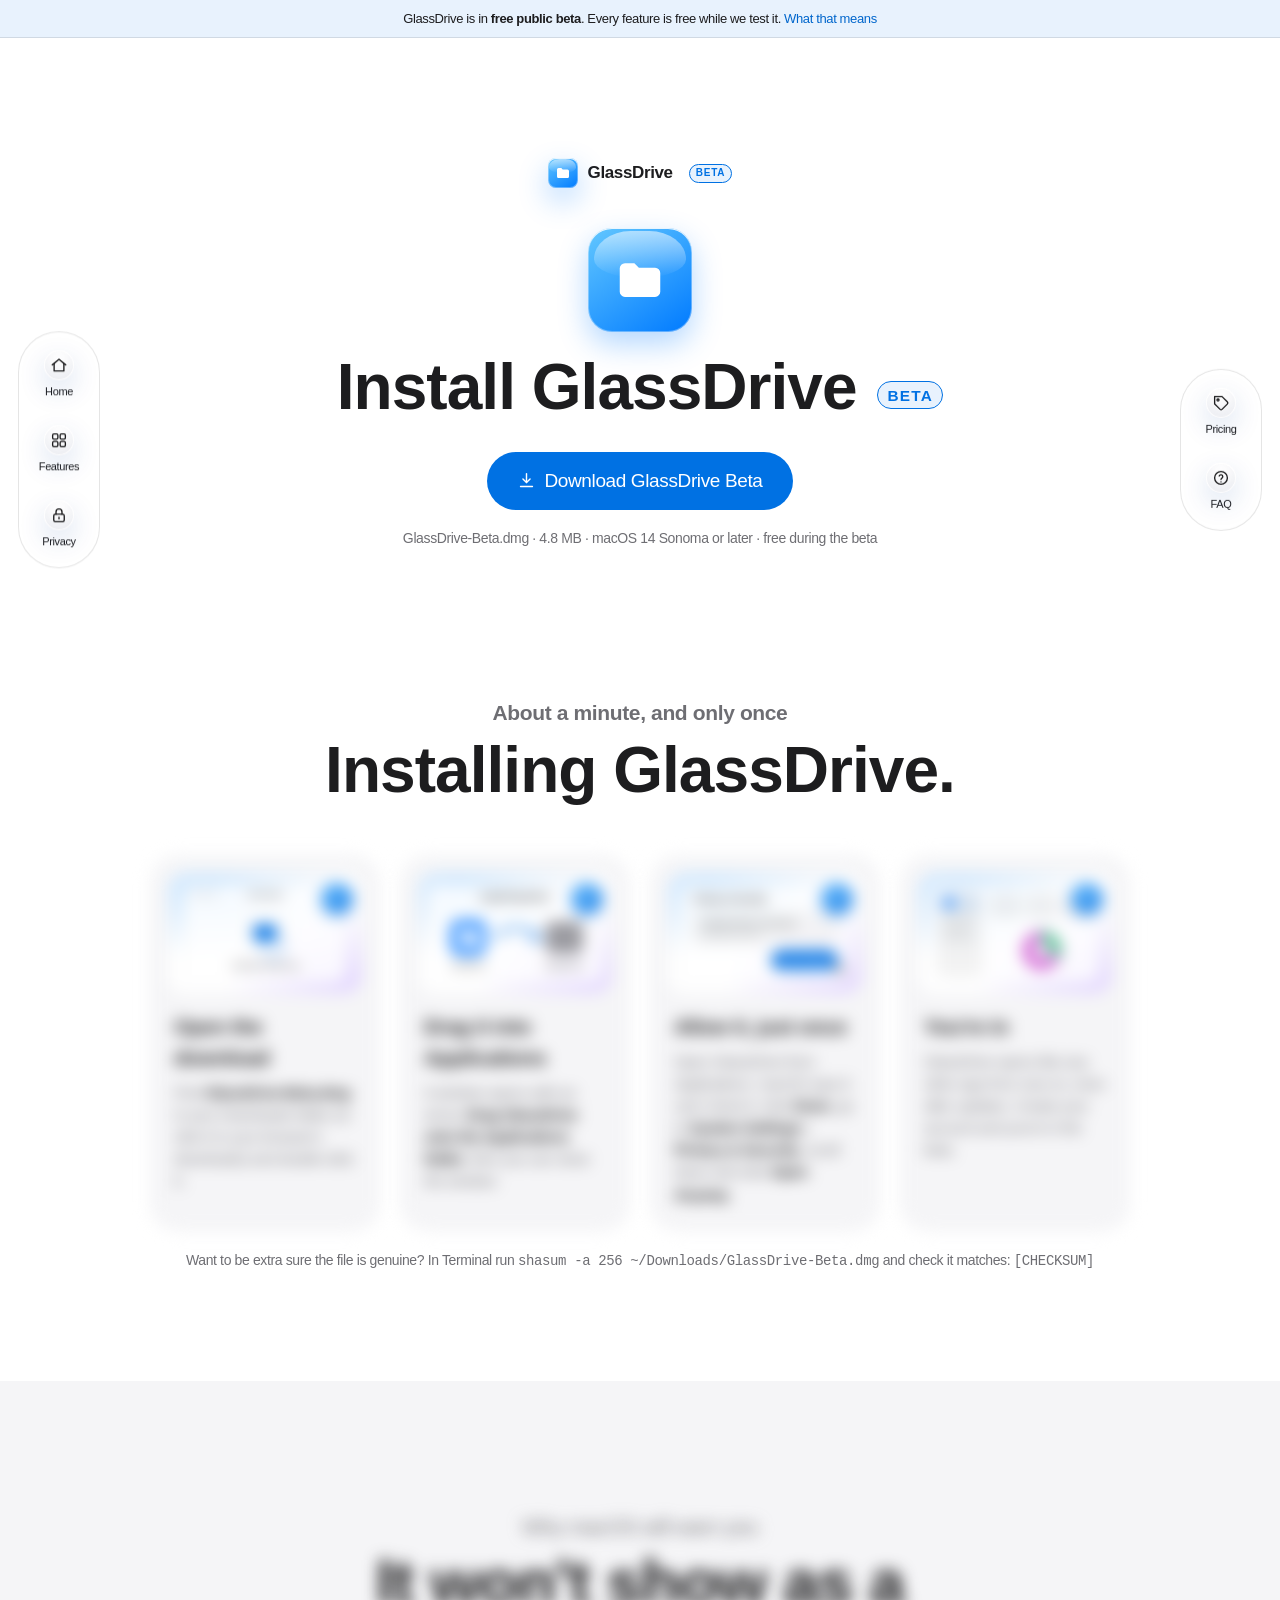
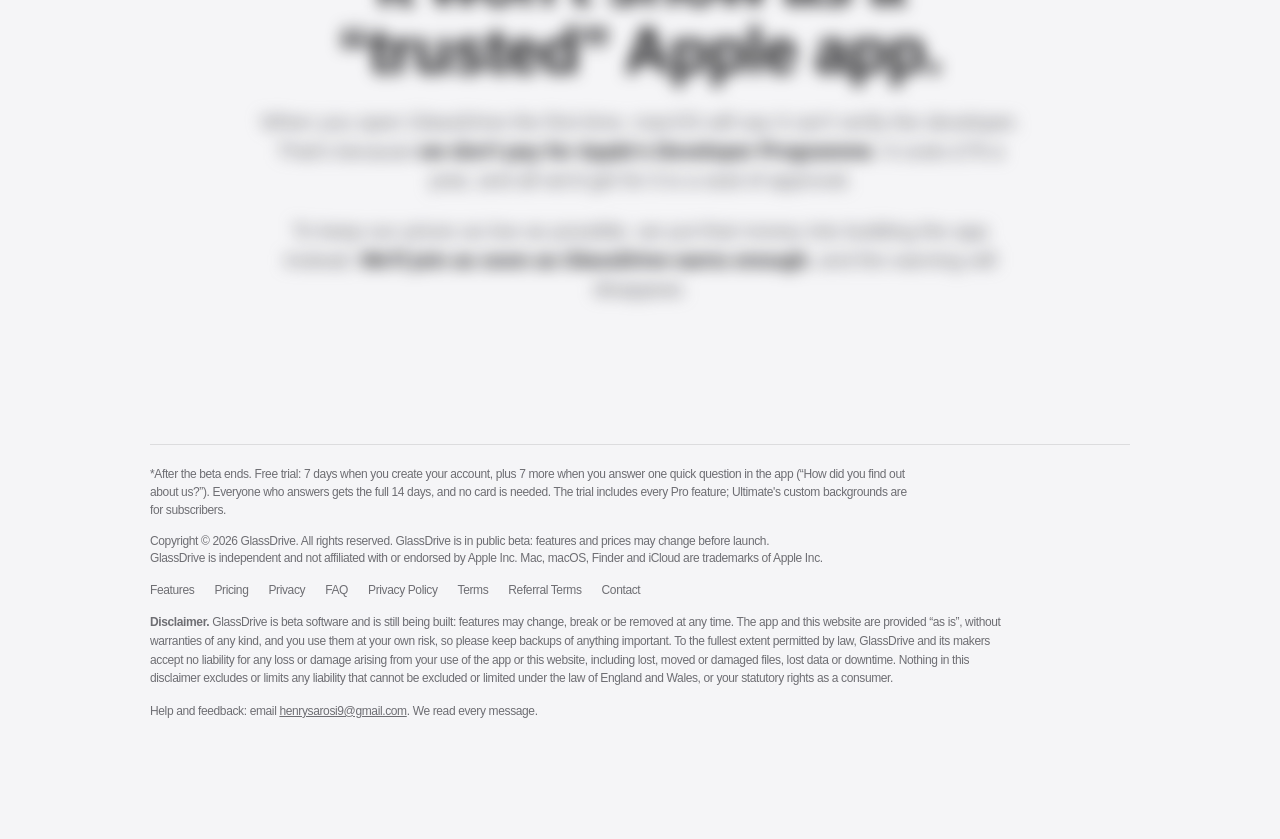
==== commit af365da9: "Beta tester reward, latest beta build Co-Authored-By: Claude Opus 5.5 <noreply@anthropic.com>" ====
--- a/download.html
+++ b/download.html
@@ -50,7 +50,7 @@
           <article class="step-card w"><div class="ill-wrap"><svg viewBox="0 0 240 150" class="ill" aria-hidden="true"><rect class="ill-win" x="16" y="14" width="208" height="122" rx="12"/><text class="ill-t ill-b" x="32" y="36">Privacy &amp; Security</text><rect class="ill-row" x="30" y="48" width="180" height="40" rx="8"/><text class="ill-t" x="40" y="65">“GlassDrive Beta” was blocked</text><text class="ill-t ill-q" x="40" y="79">to protect your Mac.</text><rect class="ill-accent-fill" x="128" y="96" width="82" height="24" rx="12"/><text class="ill-t ill-w" x="169" y="112" text-anchor="middle">Open Anyway</text><path class="ill-cursor" d="M204 113l9 13 2-6 6-1z"/></svg><span class="step-num">3</span></div><h3>Allow it, just once</h3><p>Open GlassDrive from Applications. macOS says it can't check it: click <strong>Done</strong>, go to <strong>System Settings › Privacy &amp; Security</strong>, scroll down and click <strong>Open Anyway</strong>.</p></article>
           <article class="step-card w"><div class="ill-wrap"><svg viewBox="0 0 240 150" class="ill" aria-hidden="true"><rect class="ill-win" x="16" y="14" width="208" height="122" rx="12"/><rect class="ill-side" x="24" y="22" width="56" height="106" rx="9"/><rect class="ill-app" x="31" y="30" width="14" height="14" rx="4"/><rect class="ill-pill" x="49" y="33" width="24" height="9" rx="4.5"/><rect class="ill-line" x="31" y="54" width="40" height="5" rx="2.5"/><rect class="ill-line" x="31" y="66" width="34" height="5" rx="2.5"/><rect class="ill-line" x="31" y="78" width="38" height="5" rx="2.5"/><rect class="ill-tile" x="90" y="26" width="38" height="30" rx="6"/><rect class="ill-tile" x="134" y="26" width="38" height="30" rx="6"/><rect class="ill-tile" x="178" y="26" width="38" height="30" rx="6"/><circle class="ill-pie1" cx="153" cy="96" r="24"/><path class="ill-pie2" d="M153 96V72a24 24 0 0 1 22 33z"/><circle class="ill-hole" cx="153" cy="96" r="10"/></svg><span class="step-num">4</span></div><h3>You're in</h3><p>GlassDrive opens like any other app from now on, even after updates. Create your account and you're in the beta.</p></article>
         </div>
-        <p class="note center">Want to be extra sure the file is genuine? In Terminal run <code>shasum -a 256 ~/Downloads/GlassDrive-Beta.dmg</code> and check it matches: <code id="sha">35b1fff4cb8689f8c093cfd99f8c11eed6277d7ec8b1357e47755f1208dd8881</code></p>
+        <p class="note center">Want to be extra sure the file is genuine? In Terminal run <code>shasum -a 256 ~/Downloads/GlassDrive-Beta.dmg</code> and check it matches: <code id="sha">[CHECKSUM]</code></p>
       </div>
     </section>
 
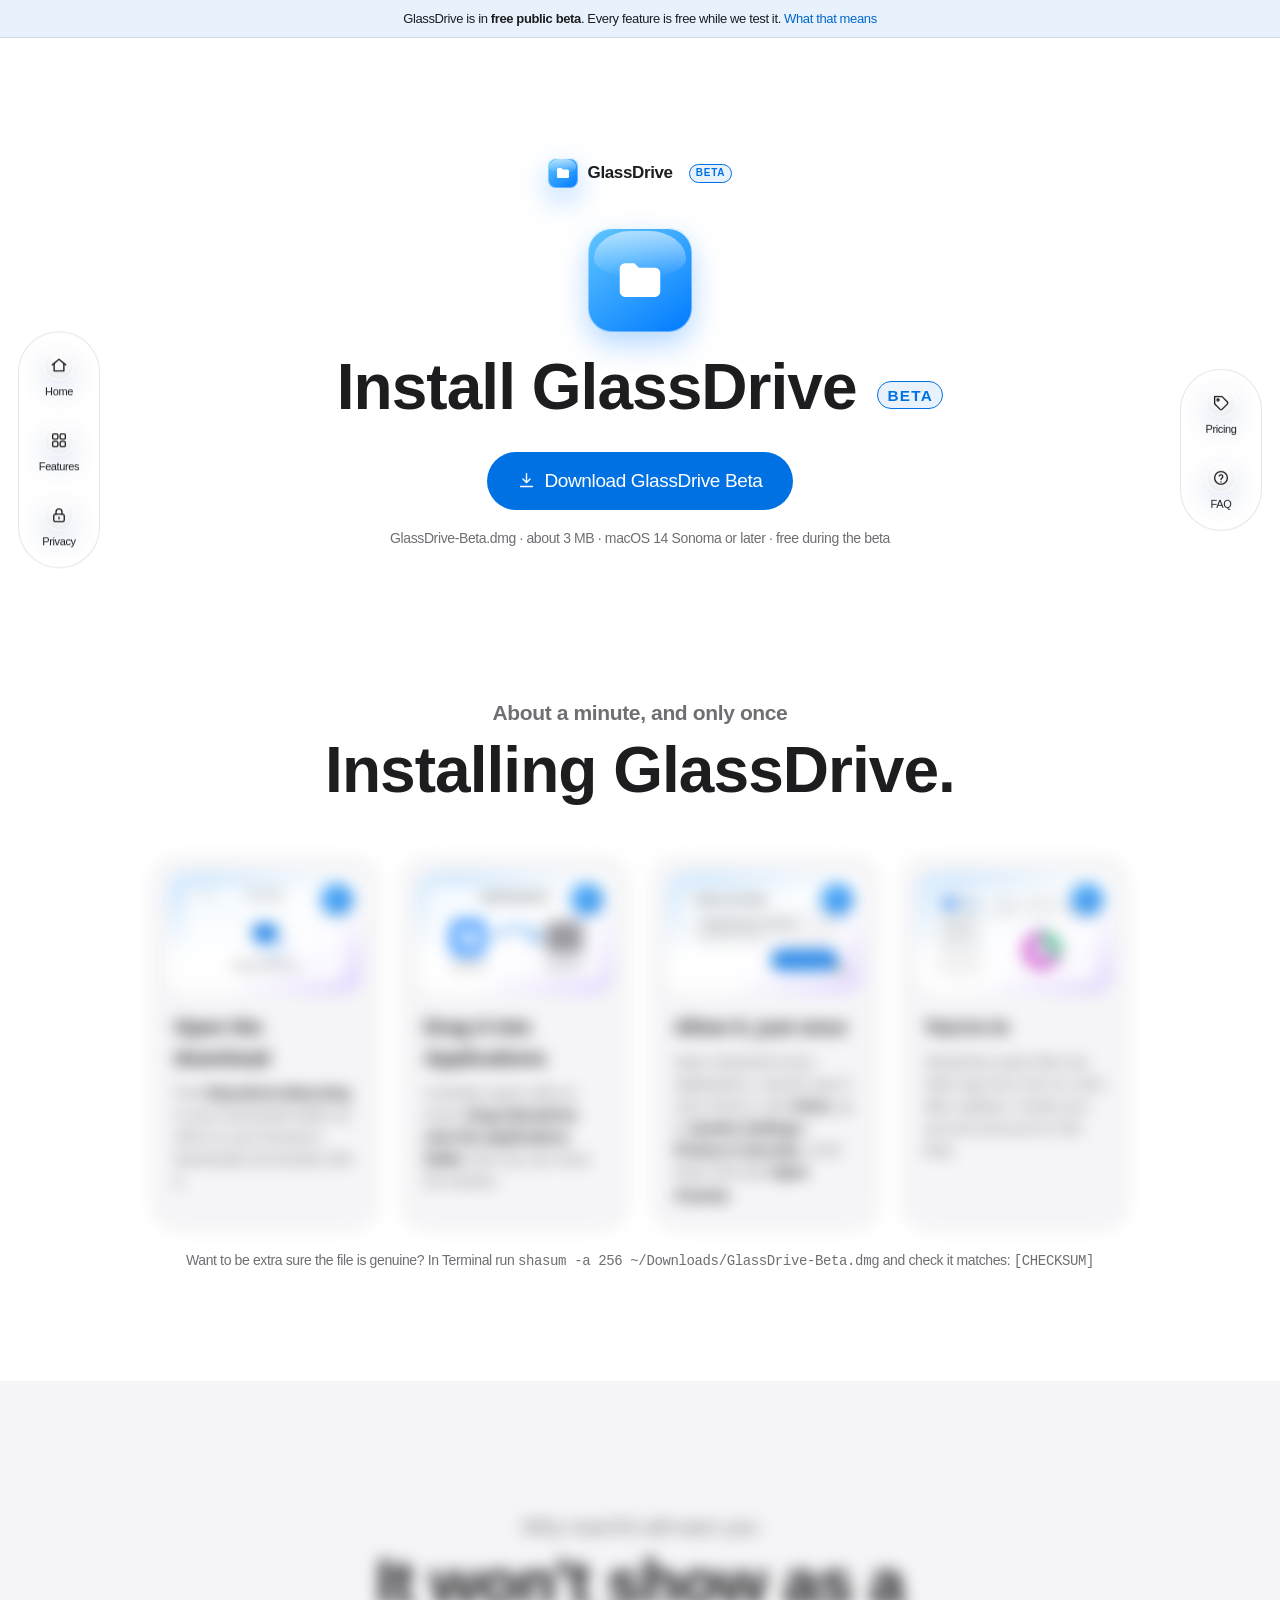
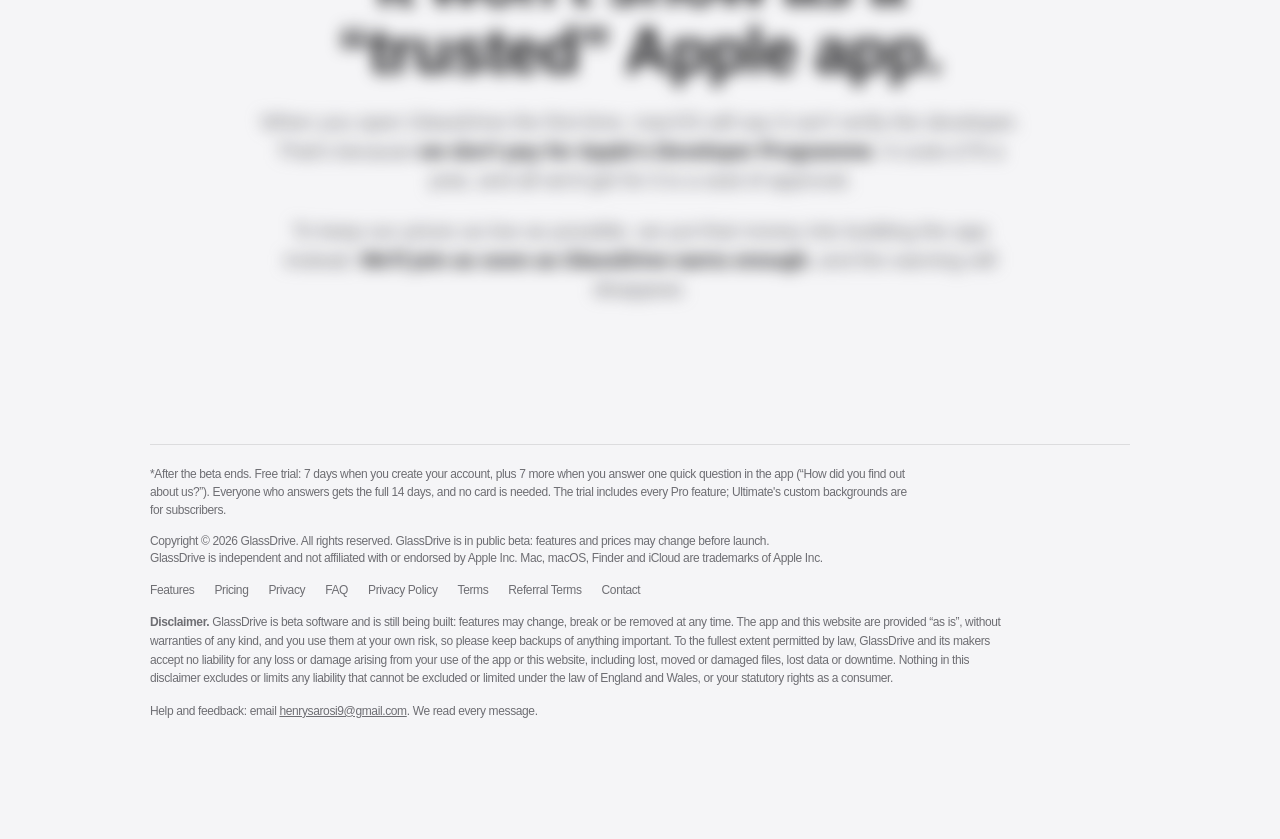
==== commit e34778d6: "Download from the newest GitHub release (counted); version and updating FAQ Co-Authored-By: Claude O" ====
--- a/download.html
+++ b/download.html
@@ -13,9 +13,10 @@
   <meta property="og:image" content="assets/link-preview.png">
   <meta name="twitter:card" content="summary_large_image">
   <link rel="icon" href="assets/favicon.svg" type="image/svg+xml">
-  <link rel="stylesheet" href="assets/styles.css?v=b15cfa4dc0">
-  <meta name="gd-download-size" content="4.8 MB">
-  <script src="assets/main.js?v=d328f98758" defer></script>
+  <link rel="stylesheet" href="assets/styles.css?v=b0f63ab311">
+  <meta name="gd-download-size" content="about 3 MB">
+  <script src="assets/main.js?v=61a7802930" defer></script>
+  <!-- Cloudflare Web Analytics: anonymous visit counts, no cookies --><script type='module' src='https://static.cloudflareinsights.com/beacon.min.js' data-cf-beacon='{"token": "8d06422dcae5462bab96d76c0772247c"}'></script>
 </head>
 <body class="subpage" id="top">
   <nav class="rail left" aria-label="Pages">
@@ -35,9 +36,10 @@
         <a class="back-home" href="index.html"><span class="mini-icon"><svg width="16" height="16" viewBox="0 0 24 24" fill="#fff" aria-hidden="true"><path d="M3 6.8A2.3 2.3 0 0 1 5.3 4.5h4.2l2 2.1h7.2A2.3 2.3 0 0 1 21 8.9v8.3a2.3 2.3 0 0 1-2.3 2.3H5.3A2.3 2.3 0 0 1 3 17.2z"/></svg></span>GlassDrive <span class="beta-pill">Beta</span></a>
         <div class="app-icon"><svg width="54" height="54" viewBox="0 0 24 24" fill="#fff" aria-hidden="true"><path d="M3 6.8A2.3 2.3 0 0 1 5.3 4.5h4.2l2 2.1h7.2A2.3 2.3 0 0 1 21 8.9v8.3a2.3 2.3 0 0 1-2.3 2.3H5.3A2.3 2.3 0 0 1 3 17.2z"/></svg></div>
         <h1 class="headline" id="dl-title">Install GlassDrive <span class="beta-pill">Beta</span></h1>
-        <p class="subhead" id="dl-started" hidden>Your download has started. It's in your <strong>Downloads</strong> folder. Didn't start? <a href="downloads/GlassDrive-Beta.dmg" class="dl-retry" download>Try again</a>.</p>
-        <div class="cta-row" id="dl-ready"><a class="btn large" id="retry" href="downloads/GlassDrive-Beta.dmg" data-api="https://api.example.com" download><svg width="19" height="19" viewBox="0 0 24 24" fill="none" stroke="currentColor" stroke-width="1.8" stroke-linecap="round" stroke-linejoin="round" aria-hidden="true"><path d="M12 3.5v11"/><path d="m7.5 10 4.5 4.5 4.5-4.5"/><path d="M4.5 19.5h15"/></svg>Download GlassDrive Beta</a></div>
-        <p class="note">GlassDrive-Beta.dmg · 4.8 MB · macOS 14 Sonoma or later · free during the beta</p>
+        <p class="subhead" id="dl-started" hidden>Downloading <strong>GlassDrive-Beta.dmg</strong> to your Downloads folder.</p>
+        <p class="note" id="dl-help" hidden></p>
+        <div class="cta-row" id="dl-ready"><a class="btn large" id="retry" href="https://github.com/Somethingorotherogod/glassdrive/releases/latest/download/GlassDrive-Beta.dmg" data-api="https://api.example.com" download><svg width="19" height="19" viewBox="0 0 24 24" fill="none" stroke="currentColor" stroke-width="1.8" stroke-linecap="round" stroke-linejoin="round" aria-hidden="true"><path d="M12 3.5v11"/><path d="m7.5 10 4.5 4.5 4.5-4.5"/><path d="M4.5 19.5h15"/></svg>Download GlassDrive Beta</a></div>
+        <p class="note">GlassDrive-Beta.dmg · about 3 MB · macOS 14 Sonoma or later · free during the beta</p>
       </div>
     </section>
 
--- a/assets/styles.css
+++ b/assets/styles.css
@@ -428,3 +428,14 @@
   .ill-hole { fill: rgba(44, 44, 46, 0.95); }
 }
 #dl-started a { font-weight: 600; }
+
+/* After clicking Download: a small card with what the browser may ask, and the install steps */
+.dl-toast { position: fixed; right: 20px; bottom: 20px; z-index: 60; max-width: 360px; display: grid; gap: 8px; padding: 18px 20px 16px; border-radius: 18px;
+  background: rgba(255,255,255,0.92); -webkit-backdrop-filter: blur(20px) saturate(1.6); backdrop-filter: blur(20px) saturate(1.6);
+  box-shadow: 0 18px 50px rgba(0,0,0,0.22), inset 0 0 0 1px rgba(255,255,255,0.6); font-size: 14px; line-height: 1.45; animation: dl-pop 0.35s cubic-bezier(0.2, 0.9, 0.3, 1.2); }
+.dl-toast[hidden] { display: none !important; }
+.dl-toast span { color: var(--muted); }
+.dl-toast .btn { justify-self: start; margin-top: 4px; }
+.dl-toast button { position: absolute; top: 8px; right: 10px; border: 0; background: none; font-size: 20px; line-height: 1; color: var(--muted); cursor: pointer; }
+@media (prefers-color-scheme: dark) { .dl-toast { background: rgba(32,32,35,0.92); box-shadow: 0 18px 50px rgba(0,0,0,0.5), inset 0 0 0 1px rgba(255,255,255,0.08); } }
+@media (max-width: 600px) { .dl-toast { left: 16px; right: 16px; max-width: none; } }
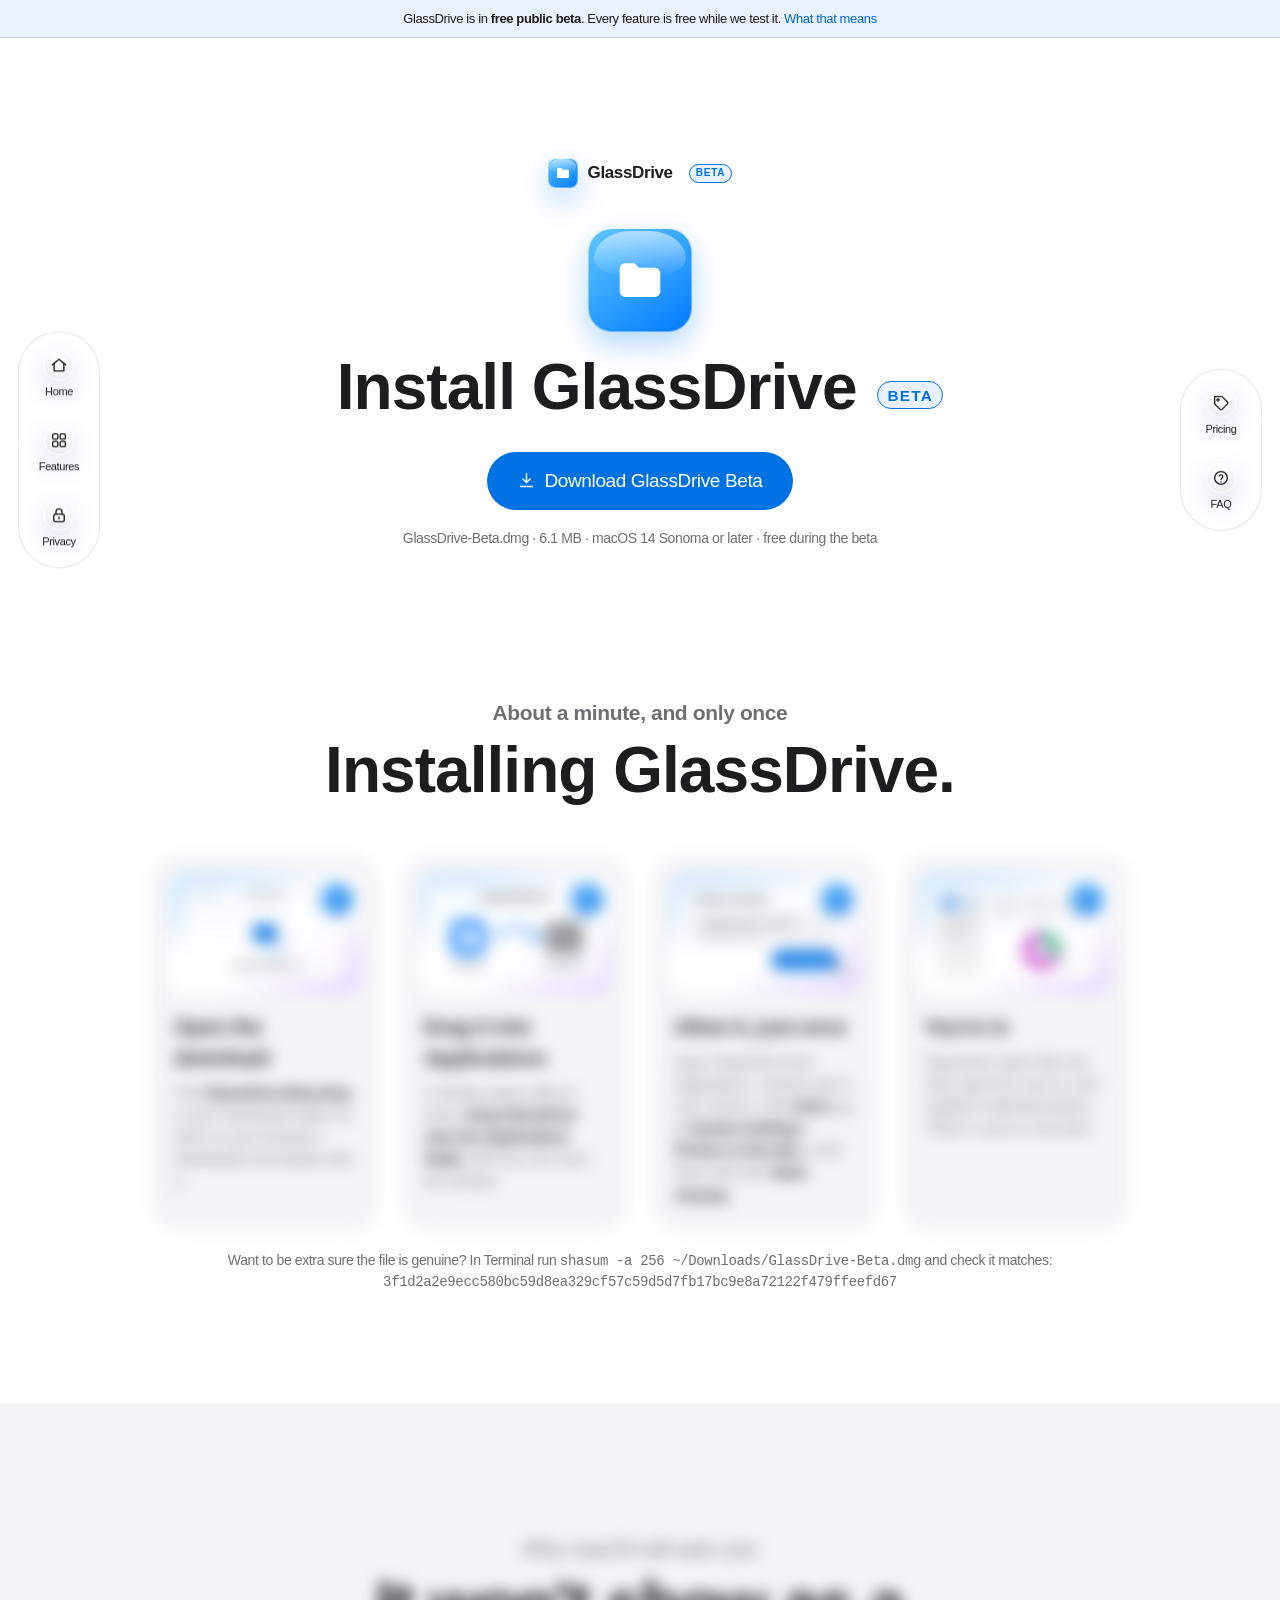
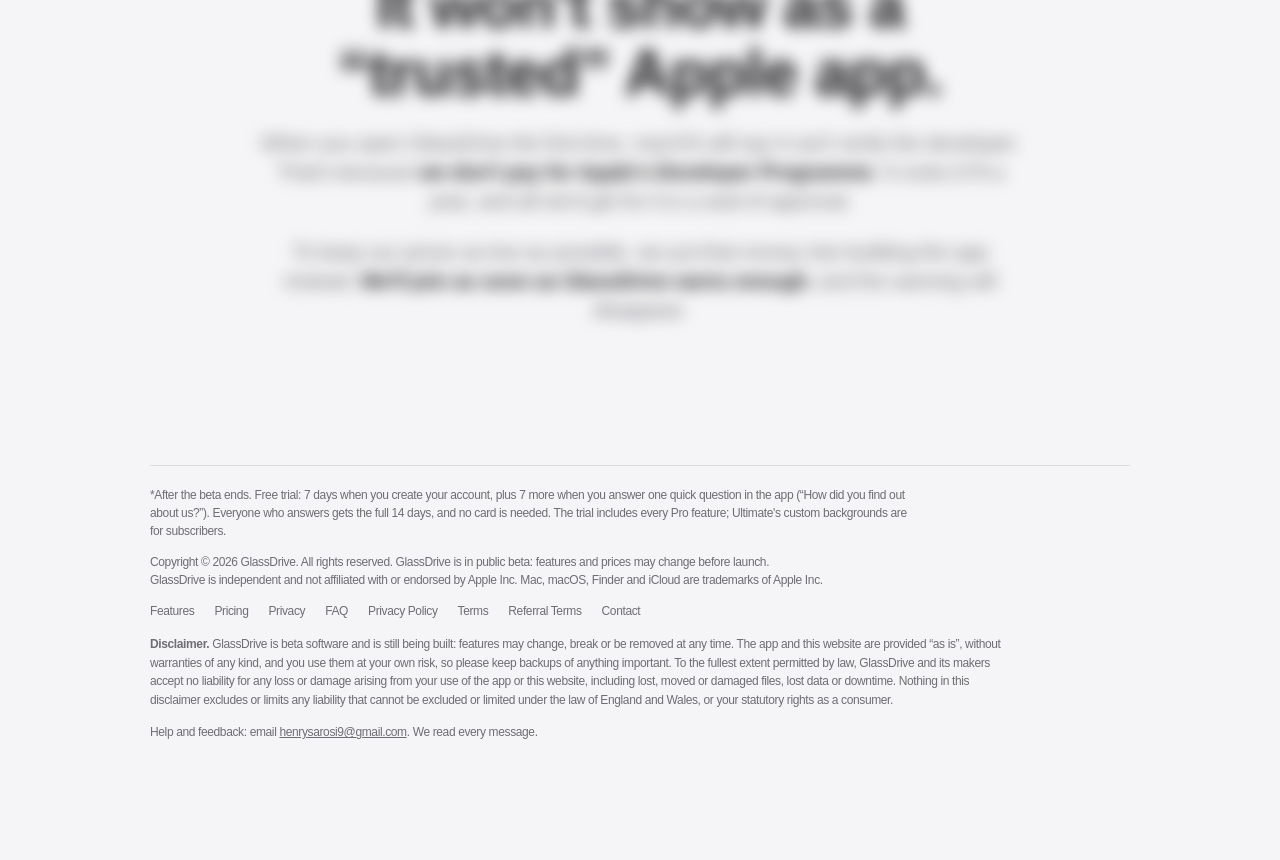
==== commit ed8d2d7f: "FAQ for automatic updates and the beta; Terms VAT wording; privacy: Sparkle update checks, crash rep" ====
--- a/download.html
+++ b/download.html
@@ -8,13 +8,16 @@
   <meta name="color-scheme" content="light dark">
   <meta name="theme-color" content="#ffffff" media="(prefers-color-scheme: light)">
   <meta name="theme-color" content="#000000" media="(prefers-color-scheme: dark)">
+  <link rel="canonical" href="https://somethingorotherogod.github.io/glassdrive/download.html">
+  <meta property="og:type" content="website">
+  <meta property="og:url" content="https://somethingorotherogod.github.io/glassdrive/download.html">
   <meta property="og:title" content="Download · GlassDrive Beta">
   <meta property="og:description" content="Download GlassDrive for Mac, and how to open it the first time.">
-  <meta property="og:image" content="assets/link-preview.png">
+  <meta property="og:image" content="https://somethingorotherogod.github.io/glassdrive/assets/link-preview.png">
   <meta name="twitter:card" content="summary_large_image">
   <link rel="icon" href="assets/favicon.svg" type="image/svg+xml">
-  <link rel="stylesheet" href="assets/styles.css?v=b0f63ab311">
-  <meta name="gd-download-size" content="about 3 MB">
+  <link rel="stylesheet" href="assets/styles.css?v=ee64fd0741">
+  <meta name="gd-download-size" content="6.1 MB">
   <script src="assets/main.js?v=61a7802930" defer></script>
   <!-- Cloudflare Web Analytics: anonymous visit counts, no cookies --><script type='module' src='https://static.cloudflareinsights.com/beacon.min.js' data-cf-beacon='{"token": "8d06422dcae5462bab96d76c0772247c"}'></script>
 </head>
@@ -39,7 +42,7 @@
         <p class="subhead" id="dl-started" hidden>Downloading <strong>GlassDrive-Beta.dmg</strong> to your Downloads folder.</p>
         <p class="note" id="dl-help" hidden></p>
         <div class="cta-row" id="dl-ready"><a class="btn large" id="retry" href="https://github.com/Somethingorotherogod/glassdrive/releases/latest/download/GlassDrive-Beta.dmg" data-api="https://api.example.com" download><svg width="19" height="19" viewBox="0 0 24 24" fill="none" stroke="currentColor" stroke-width="1.8" stroke-linecap="round" stroke-linejoin="round" aria-hidden="true"><path d="M12 3.5v11"/><path d="m7.5 10 4.5 4.5 4.5-4.5"/><path d="M4.5 19.5h15"/></svg>Download GlassDrive Beta</a></div>
-        <p class="note">GlassDrive-Beta.dmg · about 3 MB · macOS 14 Sonoma or later · free during the beta</p>
+        <p class="note">GlassDrive-Beta.dmg · 6.1 MB · macOS 14 Sonoma or later · free during the beta</p>
       </div>
     </section>
 
@@ -50,9 +53,9 @@
           <article class="step-card w"><div class="ill-wrap"><svg viewBox="0 0 240 150" class="ill" aria-hidden="true"><rect class="ill-win" x="20" y="14" width="200" height="122" rx="12"/><circle class="ill-dot" cx="34" cy="27" r="3.5"/><circle class="ill-dot" cx="45" cy="27" r="3.5"/><circle class="ill-dot" cx="56" cy="27" r="3.5"/><text class="ill-t" x="120" y="30" text-anchor="middle">Downloads</text><rect class="ill-file" x="96" y="50" width="48" height="48" rx="10"/><rect class="ill-accent-fill" x="106" y="64" width="28" height="20" rx="4"/><circle class="ill-ring" cx="130" cy="92" r="9"/><circle class="ill-ring" cx="130" cy="92" r="15"/><text class="ill-t" x="120" y="118" text-anchor="middle">GlassDrive-Beta.dmg</text></svg><span class="step-num">1</span></div><h3>Open the download</h3><p>Find <strong>GlassDrive-Beta.dmg</strong> in your Downloads folder (or click it in your browser's downloads) and double-click it.</p></article>
           <article class="step-card w"><div class="ill-wrap"><svg viewBox="0 0 240 150" class="ill" aria-hidden="true"><rect class="ill-win" x="12" y="14" width="216" height="122" rx="12"/><text class="ill-t ill-b" x="120" y="34" text-anchor="middle">Install GlassDrive</text><rect class="ill-app" x="40" y="58" width="44" height="44" rx="11"/><path class="ill-white" d="M51 72a3 3 0 0 1 3-3h7l3 3h9a3 3 0 0 1 3 3v12a3 3 0 0 1-3 3H54a3 3 0 0 1-3-3z"/><path class="ill-arrow" d="M94 80c18-16 40-16 56 0"/><path class="ill-arrow" d="M142 72l9 9-12 3"/><rect class="ill-folder" x="158" y="60" width="46" height="40" rx="8"/><text class="ill-t" x="62" y="118" text-anchor="middle">GlassDrive</text><text class="ill-t" x="181" y="118" text-anchor="middle">Applications</text></svg><span class="step-num">2</span></div><h3>Drag it into Applications</h3><p>A window opens with an arrow. <strong>Drag GlassDrive onto the Applications folder</strong>, then you can close the window.</p></article>
           <article class="step-card w"><div class="ill-wrap"><svg viewBox="0 0 240 150" class="ill" aria-hidden="true"><rect class="ill-win" x="16" y="14" width="208" height="122" rx="12"/><text class="ill-t ill-b" x="32" y="36">Privacy &amp; Security</text><rect class="ill-row" x="30" y="48" width="180" height="40" rx="8"/><text class="ill-t" x="40" y="65">“GlassDrive Beta” was blocked</text><text class="ill-t ill-q" x="40" y="79">to protect your Mac.</text><rect class="ill-accent-fill" x="128" y="96" width="82" height="24" rx="12"/><text class="ill-t ill-w" x="169" y="112" text-anchor="middle">Open Anyway</text><path class="ill-cursor" d="M204 113l9 13 2-6 6-1z"/></svg><span class="step-num">3</span></div><h3>Allow it, just once</h3><p>Open GlassDrive from Applications. macOS says it can't check it: click <strong>Done</strong>, go to <strong>System Settings › Privacy &amp; Security</strong>, scroll down and click <strong>Open Anyway</strong>.</p></article>
-          <article class="step-card w"><div class="ill-wrap"><svg viewBox="0 0 240 150" class="ill" aria-hidden="true"><rect class="ill-win" x="16" y="14" width="208" height="122" rx="12"/><rect class="ill-side" x="24" y="22" width="56" height="106" rx="9"/><rect class="ill-app" x="31" y="30" width="14" height="14" rx="4"/><rect class="ill-pill" x="49" y="33" width="24" height="9" rx="4.5"/><rect class="ill-line" x="31" y="54" width="40" height="5" rx="2.5"/><rect class="ill-line" x="31" y="66" width="34" height="5" rx="2.5"/><rect class="ill-line" x="31" y="78" width="38" height="5" rx="2.5"/><rect class="ill-tile" x="90" y="26" width="38" height="30" rx="6"/><rect class="ill-tile" x="134" y="26" width="38" height="30" rx="6"/><rect class="ill-tile" x="178" y="26" width="38" height="30" rx="6"/><circle class="ill-pie1" cx="153" cy="96" r="24"/><path class="ill-pie2" d="M153 96V72a24 24 0 0 1 22 33z"/><circle class="ill-hole" cx="153" cy="96" r="10"/></svg><span class="step-num">4</span></div><h3>You're in</h3><p>GlassDrive opens like any other app from now on, even after updates. Create your account and you're in the beta.</p></article>
+          <article class="step-card w"><div class="ill-wrap"><svg viewBox="0 0 240 150" class="ill" aria-hidden="true"><rect class="ill-win" x="16" y="14" width="208" height="122" rx="12"/><rect class="ill-side" x="24" y="22" width="56" height="106" rx="9"/><rect class="ill-app" x="31" y="30" width="14" height="14" rx="4"/><rect class="ill-pill" x="49" y="33" width="24" height="9" rx="4.5"/><rect class="ill-line" x="31" y="54" width="40" height="5" rx="2.5"/><rect class="ill-line" x="31" y="66" width="34" height="5" rx="2.5"/><rect class="ill-line" x="31" y="78" width="38" height="5" rx="2.5"/><rect class="ill-tile" x="90" y="26" width="38" height="30" rx="6"/><rect class="ill-tile" x="134" y="26" width="38" height="30" rx="6"/><rect class="ill-tile" x="178" y="26" width="38" height="30" rx="6"/><circle class="ill-pie1" cx="153" cy="96" r="24"/><path class="ill-pie2" d="M153 96V72a24 24 0 0 1 22 33z"/><circle class="ill-hole" cx="153" cy="96" r="10"/></svg><span class="step-num">4</span></div><h3>You're in</h3><p>GlassDrive opens like any other app from now on, and updates install themselves. That's it: you're in the beta.</p></article>
         </div>
-        <p class="note center">Want to be extra sure the file is genuine? In Terminal run <code>shasum -a 256 ~/Downloads/GlassDrive-Beta.dmg</code> and check it matches: <code id="sha">[CHECKSUM]</code></p>
+        <p class="note center">Want to be extra sure the file is genuine? In Terminal run <code>shasum -a 256 ~/Downloads/GlassDrive-Beta.dmg</code> and check it matches: <code id="sha">3f1d2a2e9ecc580bc59d8ea329cf57c59d5d7fb17bc9e8a72122f479ffeefd67</code></p>
       </div>
     </section>
 
--- a/assets/styles.css
+++ b/assets/styles.css
@@ -439,3 +439,6 @@
 .dl-toast button { position: absolute; top: 8px; right: 10px; border: 0; background: none; font-size: 20px; line-height: 1; color: var(--muted); cursor: pointer; }
 @media (prefers-color-scheme: dark) { .dl-toast { background: rgba(32,32,35,0.92); box-shadow: 0 18px 50px rgba(0,0,0,0.5), inset 0 0 0 1px rgba(255,255,255,0.08); } }
 @media (max-width: 600px) { .dl-toast { left: 16px; right: 16px; max-width: none; } }
+
+/* Long checksums and commands wrap on phones instead of widening the page. */
+code { overflow-wrap: anywhere; }
